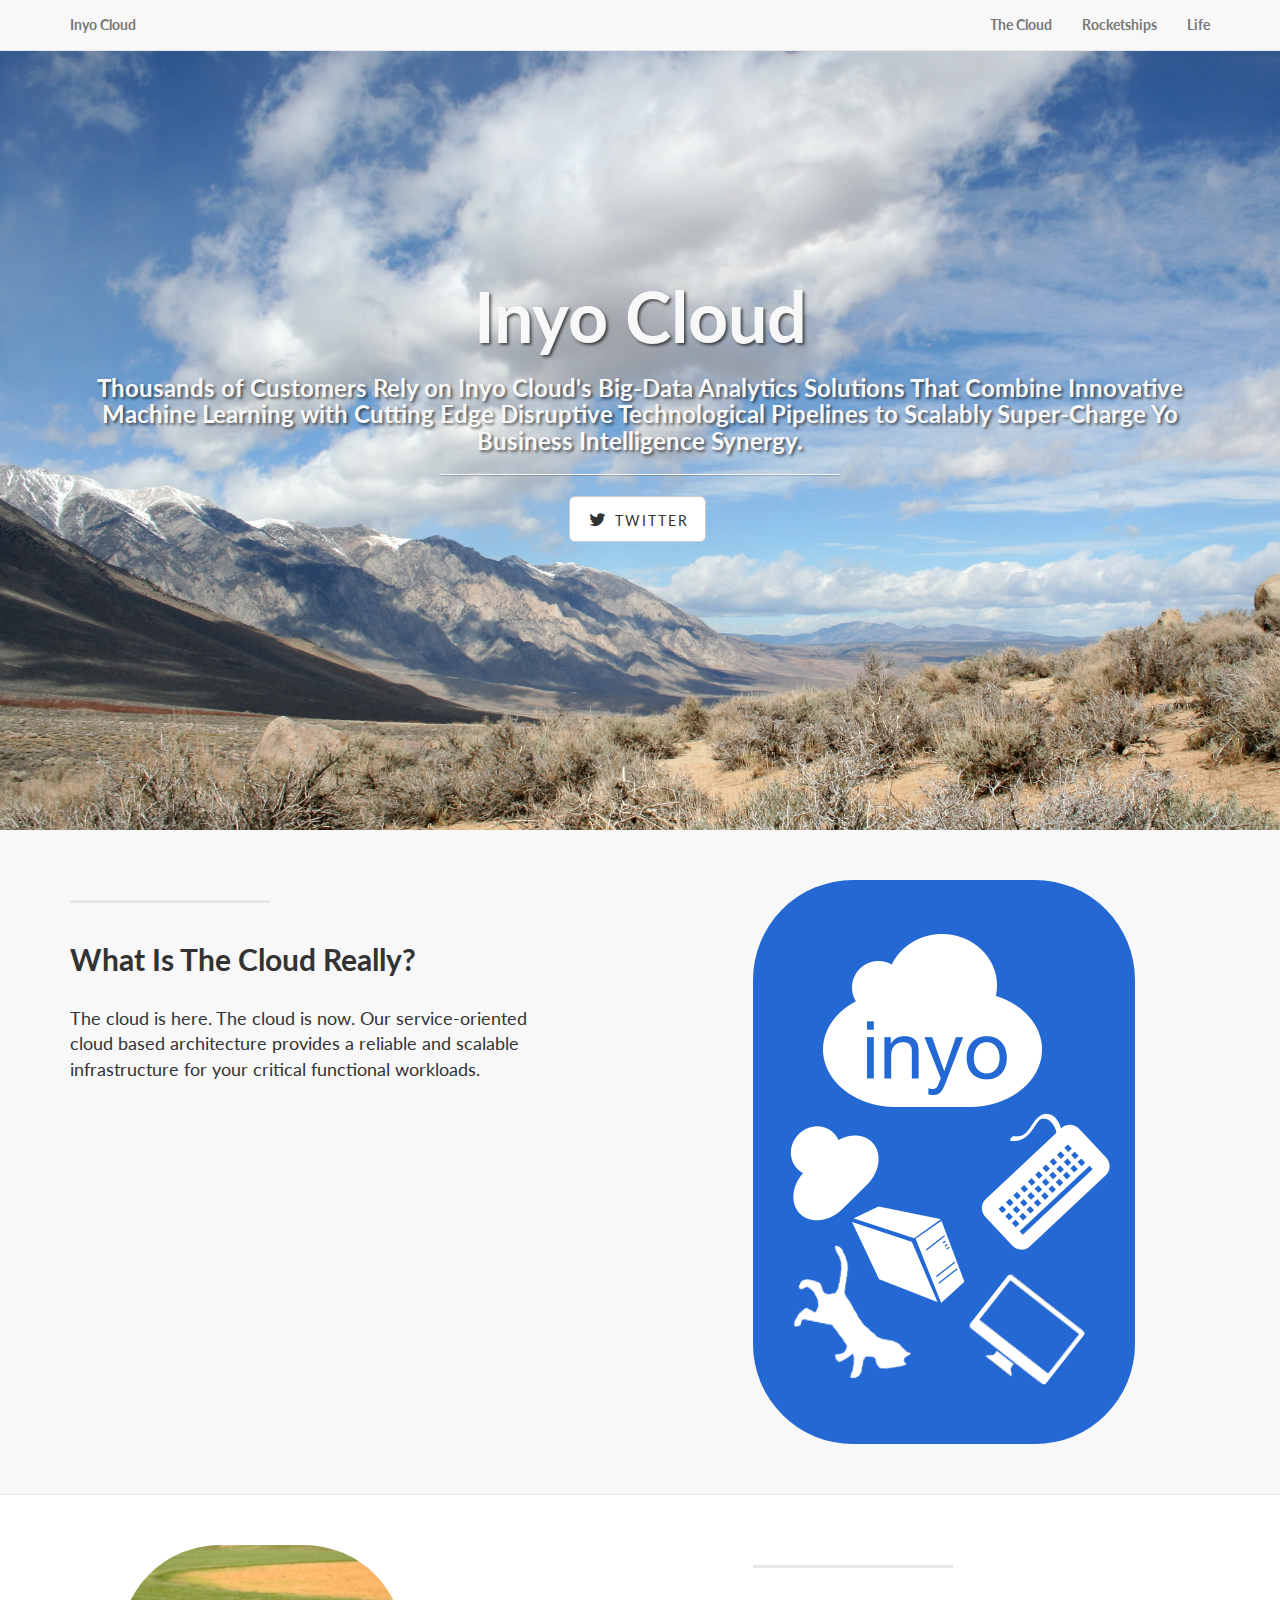
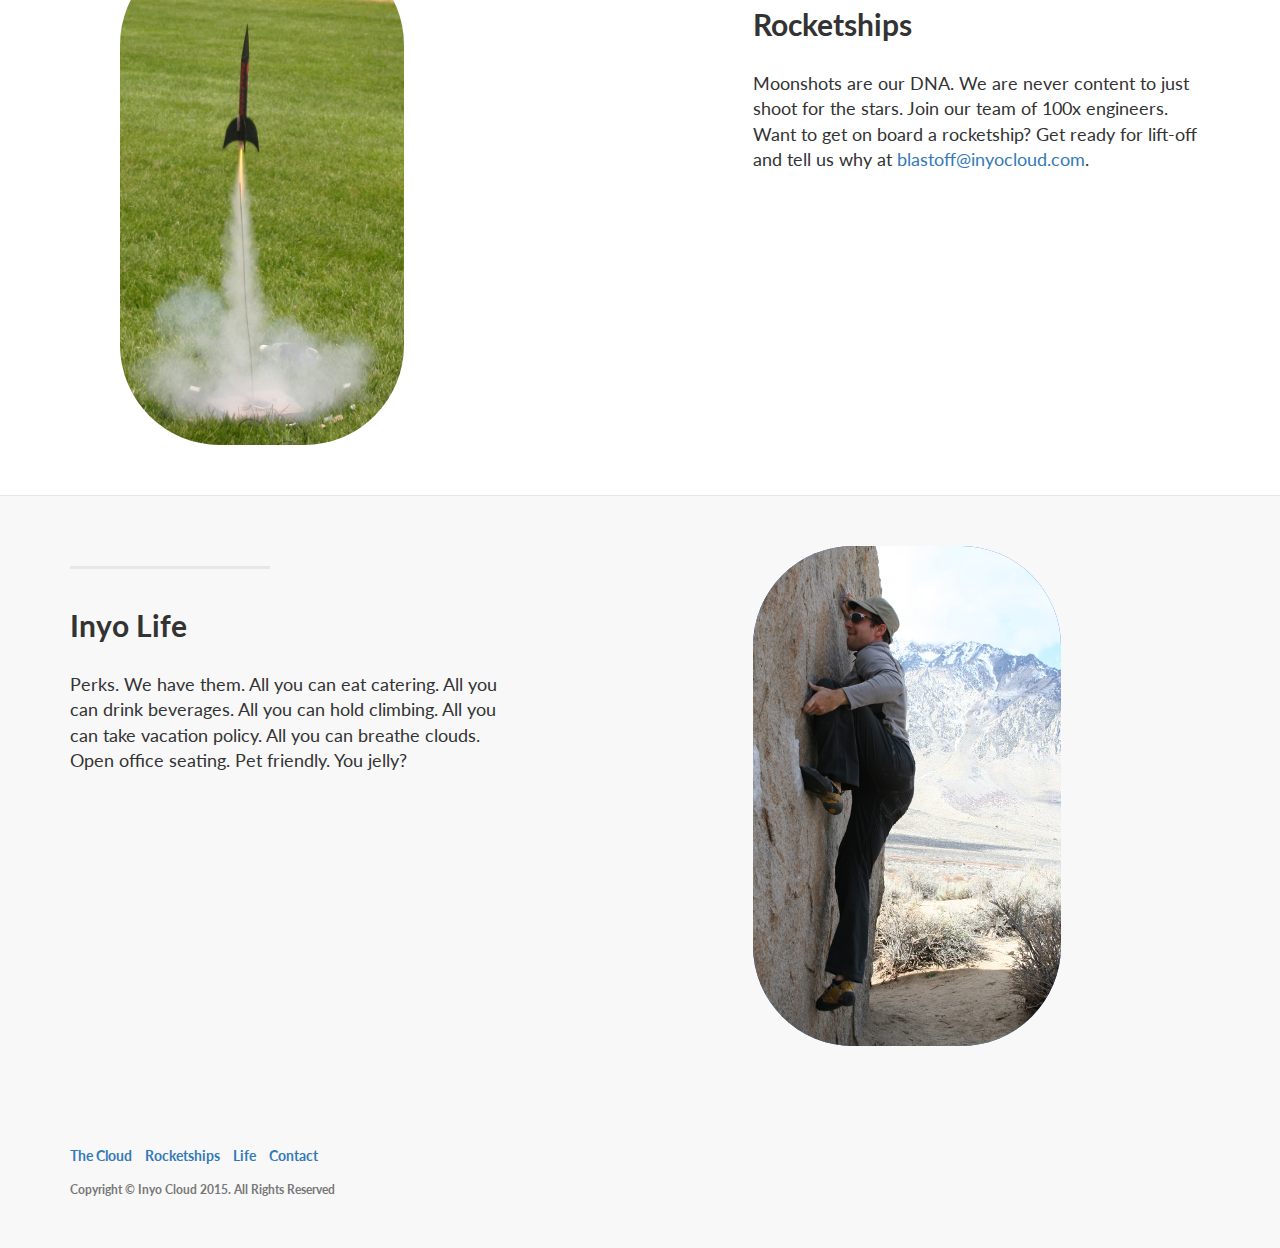
==== index.html @ f8e0130d "Merge branch 'master' of github.com:rcoh/inyo" ====
<!DOCTYPE html>
<html lang="en">

<head>

    <meta charset="utf-8">
    <meta http-equiv="X-UA-Compatible" content="IE=edge">
    <meta name="viewport" content="width=device-width, initial-scale=1">
    <meta name="description" content="">
    <meta name="author" content="">

    <title>Inyo Cloud</title>

    <!-- Bootstrap Core CSS -->
    <link href="css/bootstrap.min.css" rel="stylesheet">

    <!-- Custom CSS -->
    <link href="css/landing-page.css" rel="stylesheet">

    <!-- Custom Fonts -->
    <link href="font-awesome/css/font-awesome.min.css" rel="stylesheet" type="text/css">
    <link href="http://fonts.googleapis.com/css?family=Lato:300,400,700,300italic,400italic,700italic" rel="stylesheet" type="text/css">

    <!-- HTML5 Shim and Respond.js IE8 support of HTML5 elements and media queries -->
    <!-- WARNING: Respond.js doesn't work if you view the page via file:// -->
    <!--[if lt IE 9]>
        <script src="https://oss.maxcdn.com/libs/html5shiv/3.7.0/html5shiv.js"></script>
        <script src="https://oss.maxcdn.com/libs/respond.js/1.4.2/respond.min.js"></script>
    <![endif]-->

</head>

<body>

    <!-- Navigation -->
    <nav class="navbar navbar-default navbar-fixed-top topnav" role="navigation">
        <div class="container topnav">
            <!-- Brand and toggle get grouped for better mobile display -->
            <div class="navbar-header">
                <button type="button" class="navbar-toggle" data-toggle="collapse" data-target="#bs-example-navbar-collapse-1">
                    <span class="sr-only">Toggle navigation</span>
                    <span class="icon-bar"></span>
                    <span class="icon-bar"></span>
                    <span class="icon-bar"></span>
                </button>
                <a class="navbar-brand topnav" href="#">Inyo Cloud</a>
            </div>
            <!-- Collect the nav links, forms, and other content for toggling -->
            <div class="collapse navbar-collapse" id="bs-example-navbar-collapse-1">
                <ul class="nav navbar-nav navbar-right">
                    <li>
                        <a href="#cloud">The Cloud</a>
                    </li>
                    <li>
                        <a href="#rocketships">Rocketships</a>
                    </li>
                    <li>
                        <a href="#life">Life</a>
                    </li>
                </ul>
            </div>
            <!-- /.navbar-collapse -->
        </div>
        <!-- /.container -->
    </nav>


    <!-- Header -->
    <a name="about"></a>
    <div class="intro-header">
        <div class="container">

            <div class="row">
                <div class="col-lg-12">
                    <div class="intro-message">
                        <h1>Inyo Cloud</h1>
                        <h3>Thousands of Customers Rely on Inyo Cloud's Big-Data Analytics Solutions That Combine Innovative Machine Learning with Cutting Edge Disruptive Technological Pipelines to Scalably Super-Charge Yo Business Intelligence Synergy.</h3>
                        <hr class="intro-divider">
                        <ul class="list-inline intro-social-buttons">
                          
                            <li>
                                <a href="https://twitter.com/inyocloud" class="btn btn-default btn-lg"><i class="fa fa-twitter fa-fw"></i> <span class="network-name">Twitter</span></a>
                            </li>
                        </ul>
                    </div>
                </div>
            </div>

        </div>
        <!-- /.container -->

    </div>
    <!-- /.intro-header -->

    <!-- Page Content -->

	<a  name="cloud"></a>
    <div class="content-section-a">

        <div class="container">
            <div class="row">
                <div class="col-lg-5 col-sm-6">
                    <hr class="section-heading-spacer">
                    <div class="clearfix"></div>
                    <h2 class="section-heading">What Is The Cloud Really?</h2>
                    <p class="lead">The cloud is here. The cloud is now. Our service-oriented cloud based architecture provides a reliable and scalable infrastructure for your critical functional workloads.</p>
                </div>
                <div class="col-lg-5 col-lg-offset-2 col-sm-6">
                    <img class="img-responsive inyologo" src="img/inyocloud.png" alt="">
                </div>
            </div>

        </div>
        <!-- /.container -->

    </div>
    <!-- /.content-section-a -->

    <a  name="rocketships"></a>
    <div class="content-section-b">

        <div class="container">

            <div class="row">
                <div class="col-lg-5 col-lg-offset-1 col-sm-push-6  col-sm-6">
                    <hr class="section-heading-spacer">
                    <div class="clearfix"></div>
                    <h2 class="section-heading">Rocketships</h2>
                    <p class="lead">Moonshots are our DNA. We are never content to just shoot for the stars. Join our team of 100x engineers. Want to get on board a rocketship? Get ready for lift-off and tell us why at <a href="mailto:blastoff@inyocloud.com">blastoff@inyocloud.com</a>.</p>
                </div>
                <div class="col-lg-5 col-sm-pull-6  col-sm-6">
                    <img class="img-responsive rocket" src="img/rocket.jpg" alt="">
                </div>
            </div>

        </div>
        <!-- /.container -->

    </div>
    <!-- /.content-section-b -->

    <a  name="life"></a>
    <div class="content-section-a">

        <div class="container">

            <div class="row">
                <div class="col-lg-5 col-sm-6">
                    <hr class="section-heading-spacer">
                    <div class="clearfix"></div>
                    <h2 class="section-heading">Inyo Life</h2>
                    <p class="lead">
                    Perks. We have them. 
                        All you can eat catering.
                        All you can drink beverages.
                        All you can hold climbing.
                        All you can take vacation policy.
                        All you can breathe clouds.
                    
                    Open office seating. Pet friendly. You jelly?
                    </p>
                </div>
                <div class="col-lg-5 col-lg-offset-2 col-sm-6">
                    <img class="img-responsive inyologo" src="img/climbing.jpg" alt="">
                </div>
            </div>

        </div>
        <!-- /.container -->

    </div>

    <!-- /.content-section-a -->
	<a  name="contact"></a>

    <!-- Footer -->
    <footer>
        <div class="container">
            <div class="row">
                <div class="col-lg-12">
                    <ul class="list-inline">
                        <li>
                            <a href="#cloud">The Cloud</a>
                        </li>
                        <li>
                            <a href="#rocketships">Rocketships</a>
                        </li>
                        <li>
                            <a href="#life">Life</a>
                        </li>
                        <li>
                            <a href="#contact">Contact</a>
                        </li>
                    </ul>
                    <p class="copyright text-muted small">Copyright &copy; Inyo Cloud 2015. All Rights Reserved</p>
                </div>
            </div>
        </div>
    </footer>

    <!-- jQuery -->
    <script src="js/jquery.js"></script>

    <!-- Bootstrap Core JavaScript -->
    <script src="js/bootstrap.min.js"></script>

</body>

</html>
---- css/landing-page.css ----
/*!
 * Start Bootstrap - Landing Page Bootstrap Theme (http://startbootstrap.com)
 * Code licensed under the Apache License v2.0.
 * For details, see http://www.apache.org/licenses/LICENSE-2.0.
 */

body,
html {
    width: 100%;
    height: 100%;
}

body,
h1,
h2,
h3,
h4,
h5,
h6 {
    font-family: "Lato","Helvetica Neue",Helvetica,Arial,sans-serif;
    font-weight: 700;
}

.topnav {
    font-size: 14px; 
}

.lead {
    font-size: 18px;
    font-weight: 400;
}

.intro-header {
    padding-top: 50px; /* If you're making other pages, make sure there is 50px of padding to make sure the navbar doesn't overlap content! */
    padding-bottom: 50px;
    text-align: center;
    color: #f8f8f8;
    background: url(../img/intro-bg.jpg) no-repeat center center;
    background-size: cover;
}

.intro-message {
    position: relative;
    padding-top: 20%;
    padding-bottom: 20%;
}

.intro-message > h1 {
    margin: 0;
    text-shadow: 2px 2px 3px rgba(0,0,0,0.6);
    font-size: 5em;
}

.intro-divider {
    width: 400px;
    border-top: 1px solid #f8f8f8;
    border-bottom: 1px solid rgba(0,0,0,0.2);
}

.intro-message > h3 {
    text-shadow: 2px 2px 3px rgba(0,0,0,0.6);
}

@media(max-width:767px) {
    .intro-message {
        padding-bottom: 15%;
    }

    .intro-message > h1 {
        font-size: 3em;
    }

    ul.intro-social-buttons > li {
        display: block;
        margin-bottom: 20px;
        padding: 0;
    }

    ul.intro-social-buttons > li:last-child {
        margin-bottom: 0;
    }

    .intro-divider {
        width: 100%;
    }
}

.network-name {
    text-transform: uppercase;
    font-size: 14px;
    font-weight: 400;
    letter-spacing: 2px;
}

.content-section-a {
    padding: 50px 0;
    background-color: #f8f8f8;
}

.content-section-b {
    padding: 50px 0;
    border-top: 1px solid #e7e7e7;
    border-bottom: 1px solid #e7e7e7;
}

.section-heading {
    margin-bottom: 30px;
}

.section-heading-spacer {
    float: left;
    width: 200px;
    border-top: 3px solid #e7e7e7;
}

.banner {
    padding: 100px 0;
    color: #f8f8f8;
    background: url(../img/banner-bg.jpg) no-repeat center center;
    background-size: cover;
}

.banner h2 {
    margin: 0;
    text-shadow: 2px 2px 3px rgba(0,0,0,0.6);
    font-size: 3em;
}

.banner ul {
    margin-bottom: 0;
}

.banner-social-buttons {
    float: right;
    margin-top: 0;
}

@media(max-width:1199px) {
    ul.banner-social-buttons {
        float: left;
        margin-top: 15px;
    }
}

@media(max-width:767px) {
    .banner h2 {
        margin: 0;
        text-shadow: 2px 2px 3px rgba(0,0,0,0.6);
        font-size: 3em;
    }

    ul.banner-social-buttons > li {
        display: block;
        margin-bottom: 20px;
        padding: 0;
    }

    ul.banner-social-buttons > li:last-child {
        margin-bottom: 0;
    }
}

footer {
    padding: 50px 0;
    background-color: #f8f8f8;
}

p.copyright {
    margin: 15px 0 0;
}

.inyologo {
    background-color: #2368D3;
    border-radius: 100px;

}

.rocket {
    height: 500px;
    border-radius: 100px;
    margin-left: 50px;
}
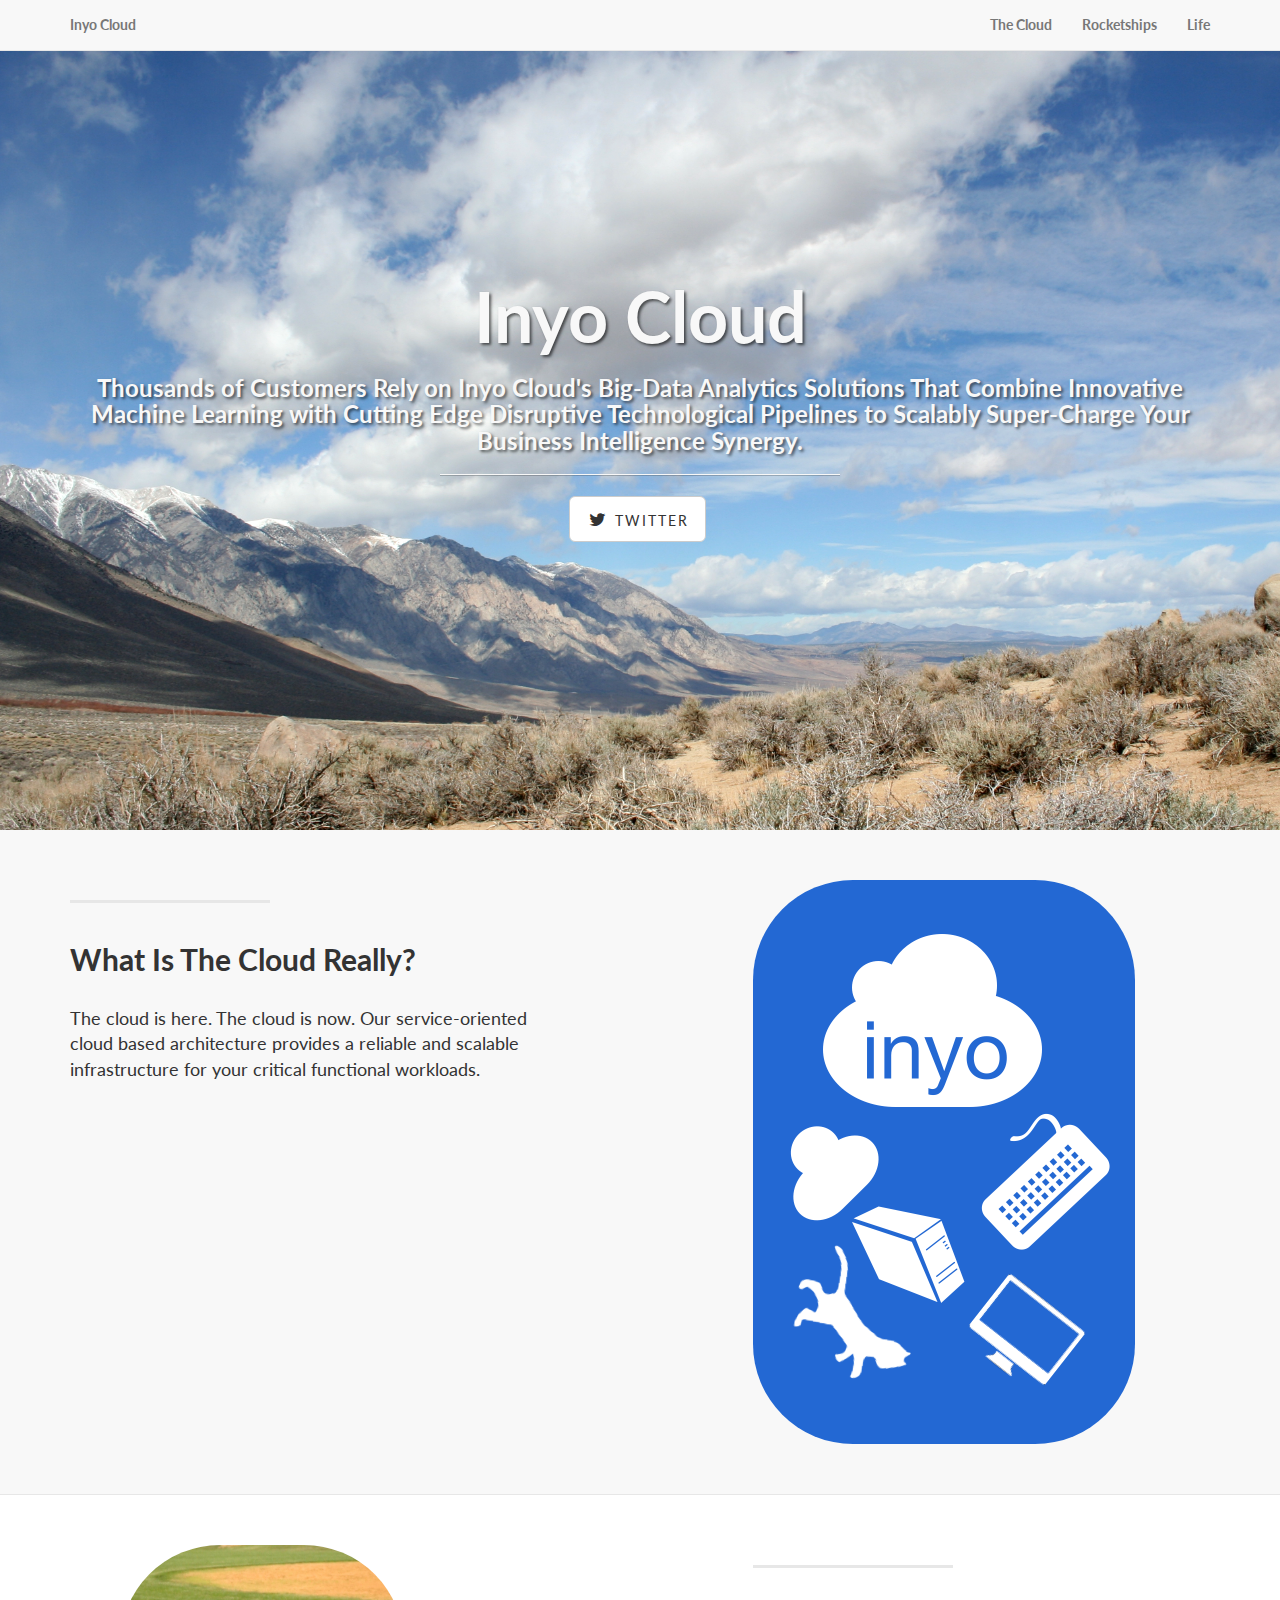
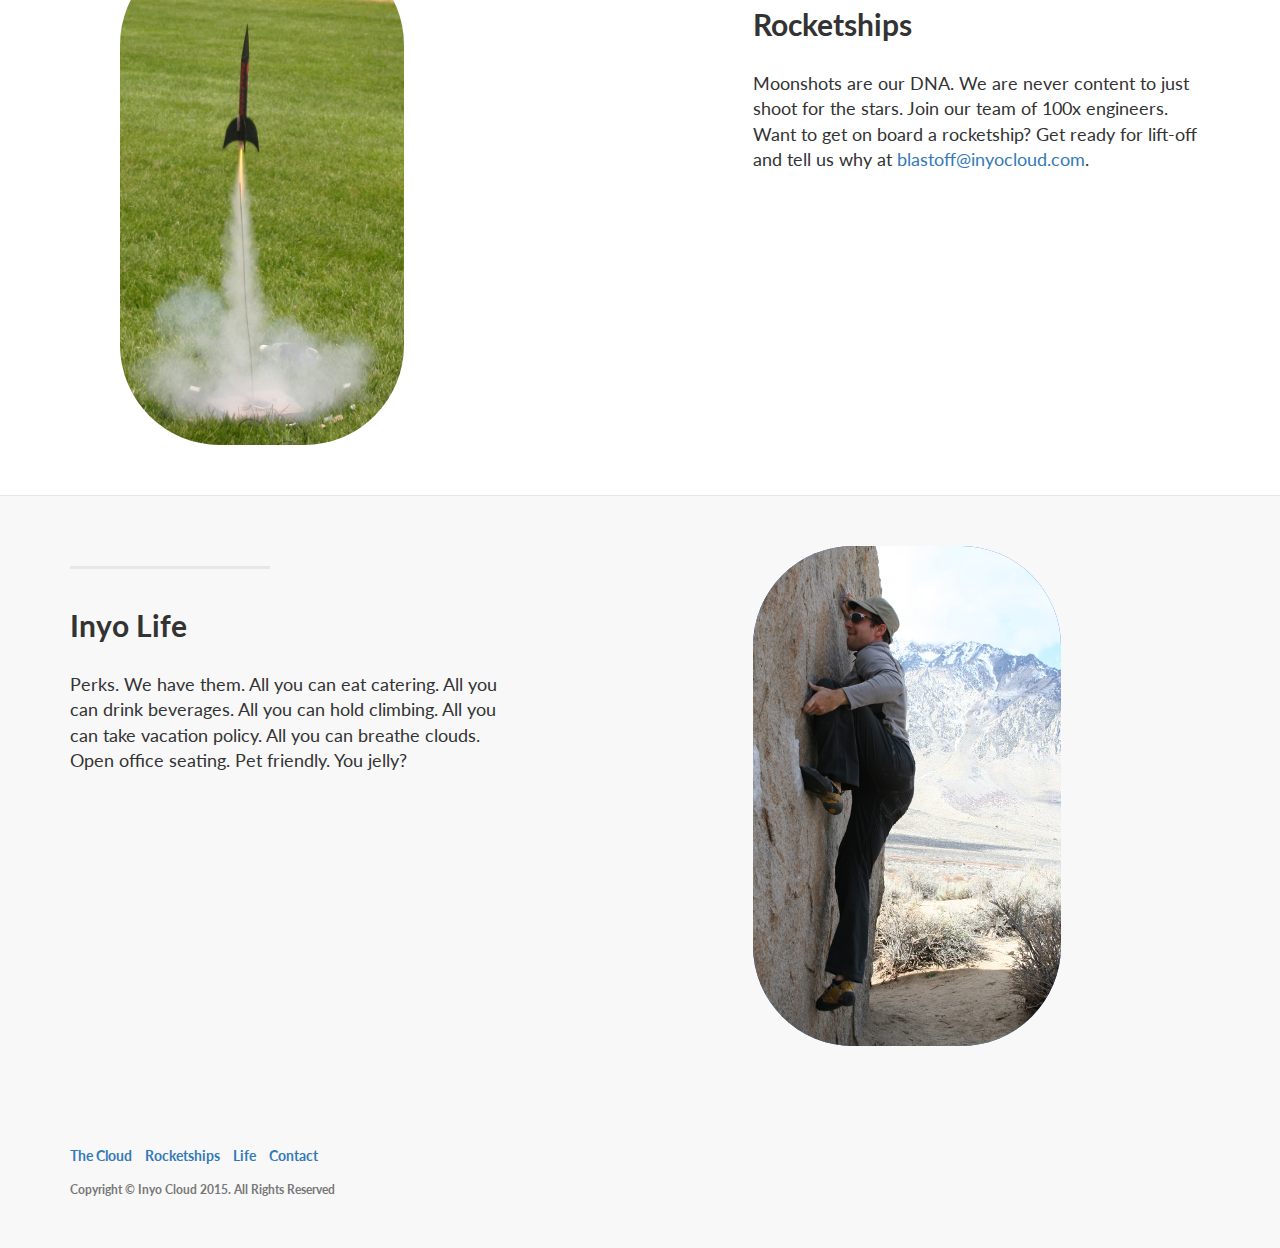
==== commit b21408fd: "Switch to your" ====
--- a/index.html
+++ b/index.html
@@ -74,7 +74,7 @@
                 <div class="col-lg-12">
                     <div class="intro-message">
                         <h1>Inyo Cloud</h1>
-                        <h3>Thousands of Customers Rely on Inyo Cloud's Big-Data Analytics Solutions That Combine Innovative Machine Learning with Cutting Edge Disruptive Technological Pipelines to Scalably Super-Charge Yo Business Intelligence Synergy.</h3>
+                        <h3>Thousands of Customers Rely on Inyo Cloud's Big-Data Analytics Solutions That Combine Innovative Machine Learning with Cutting Edge Disruptive Technological Pipelines to Scalably Super-Charge Your Business Intelligence Synergy.</h3>
                         <hr class="intro-divider">
                         <ul class="list-inline intro-social-buttons">
                           
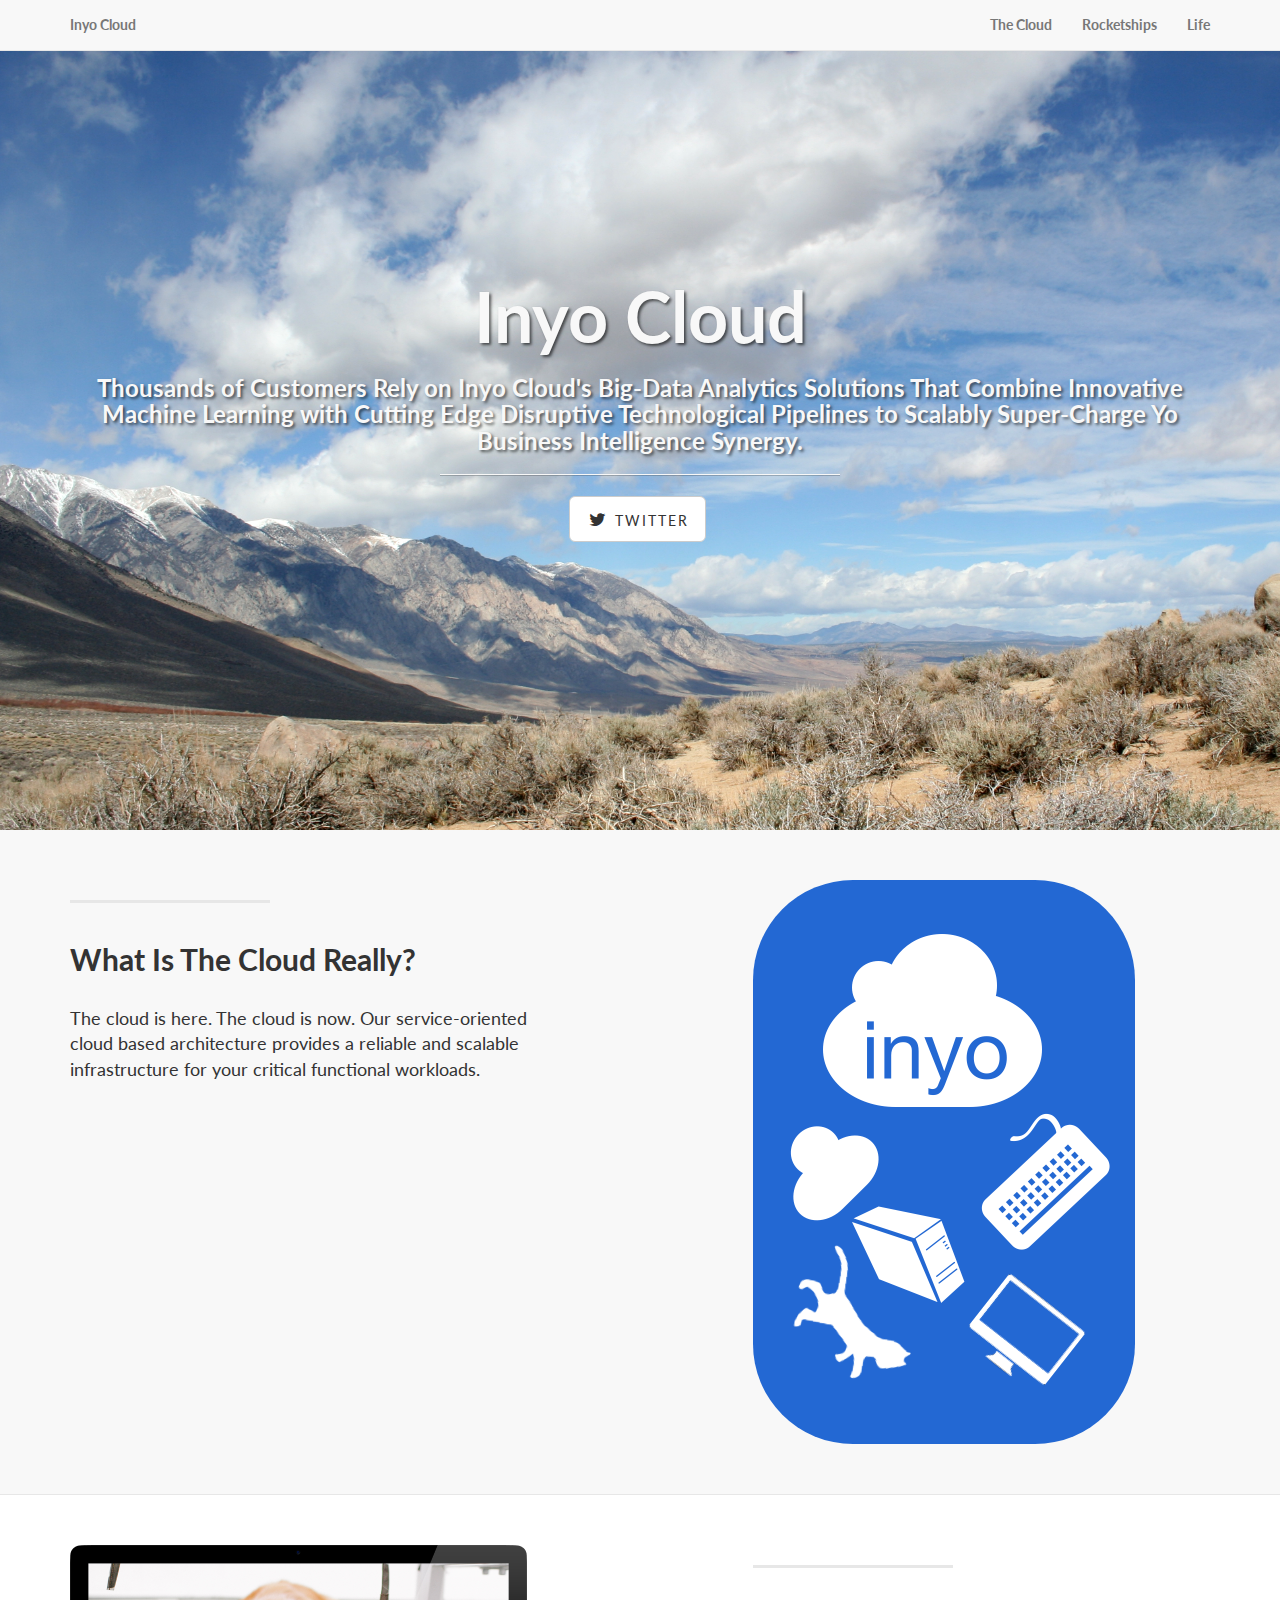
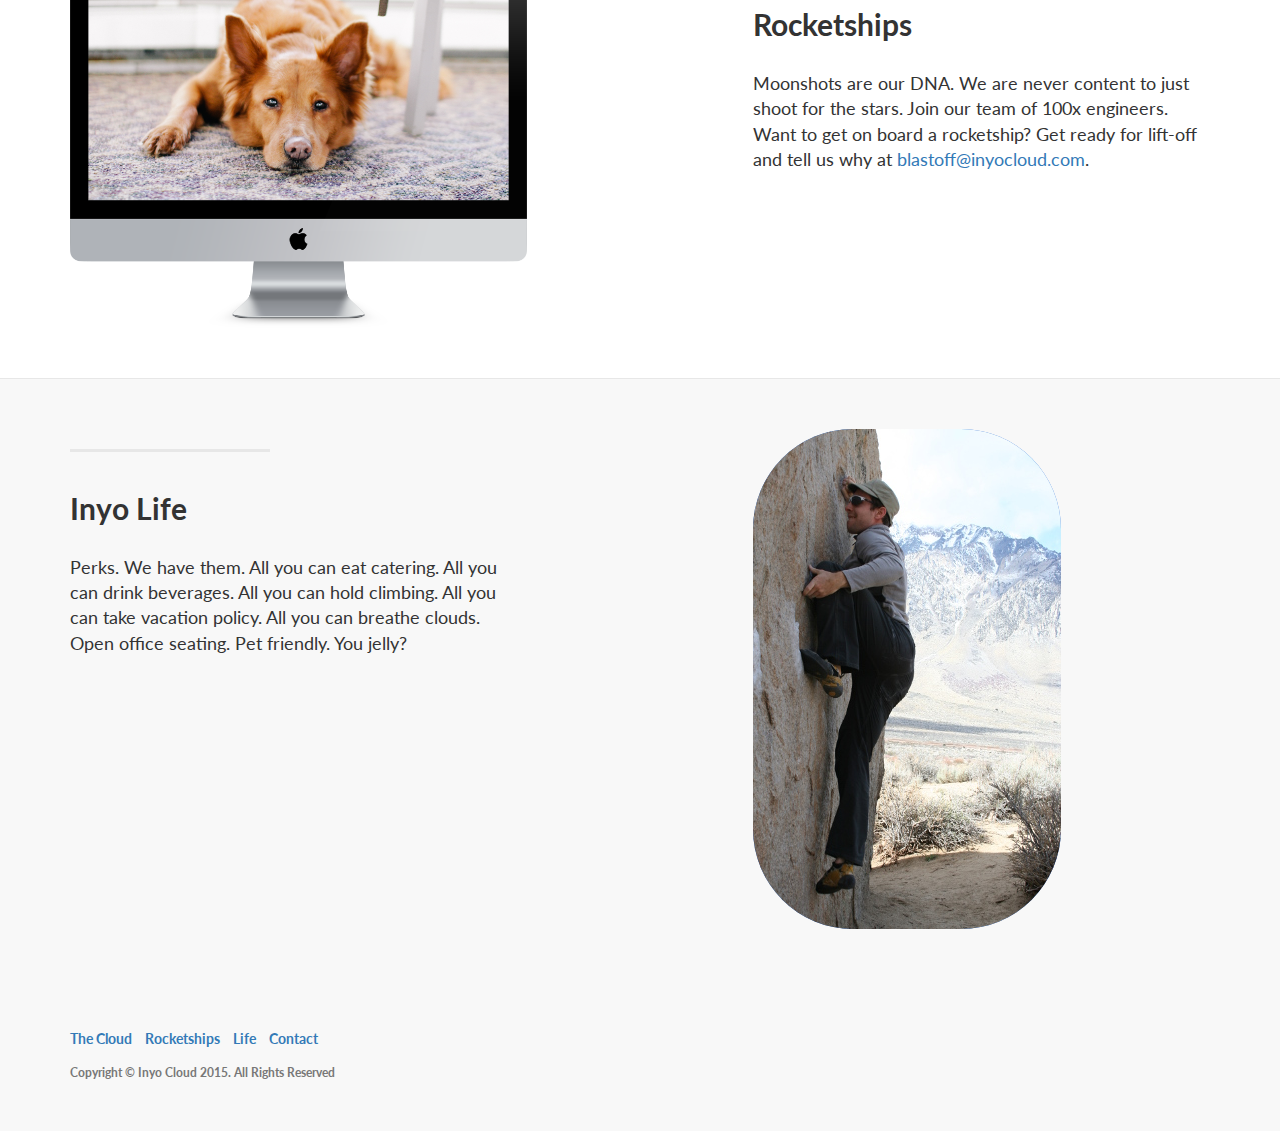
==== commit 6333f241: "Add the all important favicons" ====
--- a/index.html
+++ b/index.html
@@ -28,6 +28,24 @@
         <script src="https://oss.maxcdn.com/libs/respond.js/1.4.2/respond.min.js"></script>
     <![endif]-->
 
+    <!-- Favicons -->
+    <link rel="apple-touch-icon" sizes="57x57" href="/img/icons/apple-icon-57x57.png">
+    <link rel="apple-touch-icon" sizes="60x60" href="/img/icons/apple-icon-60x60.png">
+    <link rel="apple-touch-icon" sizes="72x72" href="/img/icons/apple-icon-72x72.png">
+    <link rel="apple-touch-icon" sizes="76x76" href="/img/icons/apple-icon-76x76.png">
+    <link rel="apple-touch-icon" sizes="114x114" href="/img/icons/apple-icon-114x114.png">
+    <link rel="apple-touch-icon" sizes="120x120" href="/img/icons/apple-icon-120x120.png">
+    <link rel="apple-touch-icon" sizes="144x144" href="/img/icons/apple-icon-144x144.png">
+    <link rel="apple-touch-icon" sizes="152x152" href="/img/icons/apple-icon-152x152.png">
+    <link rel="apple-touch-icon" sizes="180x180" href="/img/icons/apple-icon-180x180.png">
+    <link rel="icon" type="image/png" sizes="192x192"  href="/img/icons/android-icon-192x192.png">
+    <link rel="icon" type="image/png" sizes="32x32" href="/img/icons/favicon-32x32.png">
+    <link rel="icon" type="image/png" sizes="96x96" href="/img/icons/favicon-96x96.png">
+    <link rel="icon" type="image/png" sizes="16x16" href="/img/icons/favicon-16x16.png">
+    <link rel="manifest" href="/img/icons/manifest.json">
+    <meta name="msapplication-TileColor" content="#ffffff">
+    <meta name="msapplication-TileImage" content="/img/icons/ms-icon-144x144.png">
+    <meta name="theme-color" content="#ffffff">
 </head>
 
 <body>
@@ -74,7 +92,7 @@
                 <div class="col-lg-12">
                     <div class="intro-message">
                         <h1>Inyo Cloud</h1>
-                        <h3>Thousands of Customers Rely on Inyo Cloud's Big-Data Analytics Solutions That Combine Innovative Machine Learning with Cutting Edge Disruptive Technological Pipelines to Scalably Super-Charge Your Business Intelligence Synergy.</h3>
+                        <h3>Thousands of Customers Rely on Inyo Cloud's Big-Data Analytics Solutions That Combine Innovative Machine Learning with Cutting Edge Disruptive Technological Pipelines to Scalably Super-Charge Yo Business Intelligence Synergy.</h3>
                         <hr class="intro-divider">
                         <ul class="list-inline intro-social-buttons">
                           
@@ -129,7 +147,7 @@
                     <p class="lead">Moonshots are our DNA. We are never content to just shoot for the stars. Join our team of 100x engineers. Want to get on board a rocketship? Get ready for lift-off and tell us why at <a href="mailto:blastoff@inyocloud.com">blastoff@inyocloud.com</a>.</p>
                 </div>
                 <div class="col-lg-5 col-sm-pull-6  col-sm-6">
-                    <img class="img-responsive rocket" src="img/rocket.jpg" alt="">
+                    <img class="img-responsive" src="img/dog.png" alt="">
                 </div>
             </div>
 
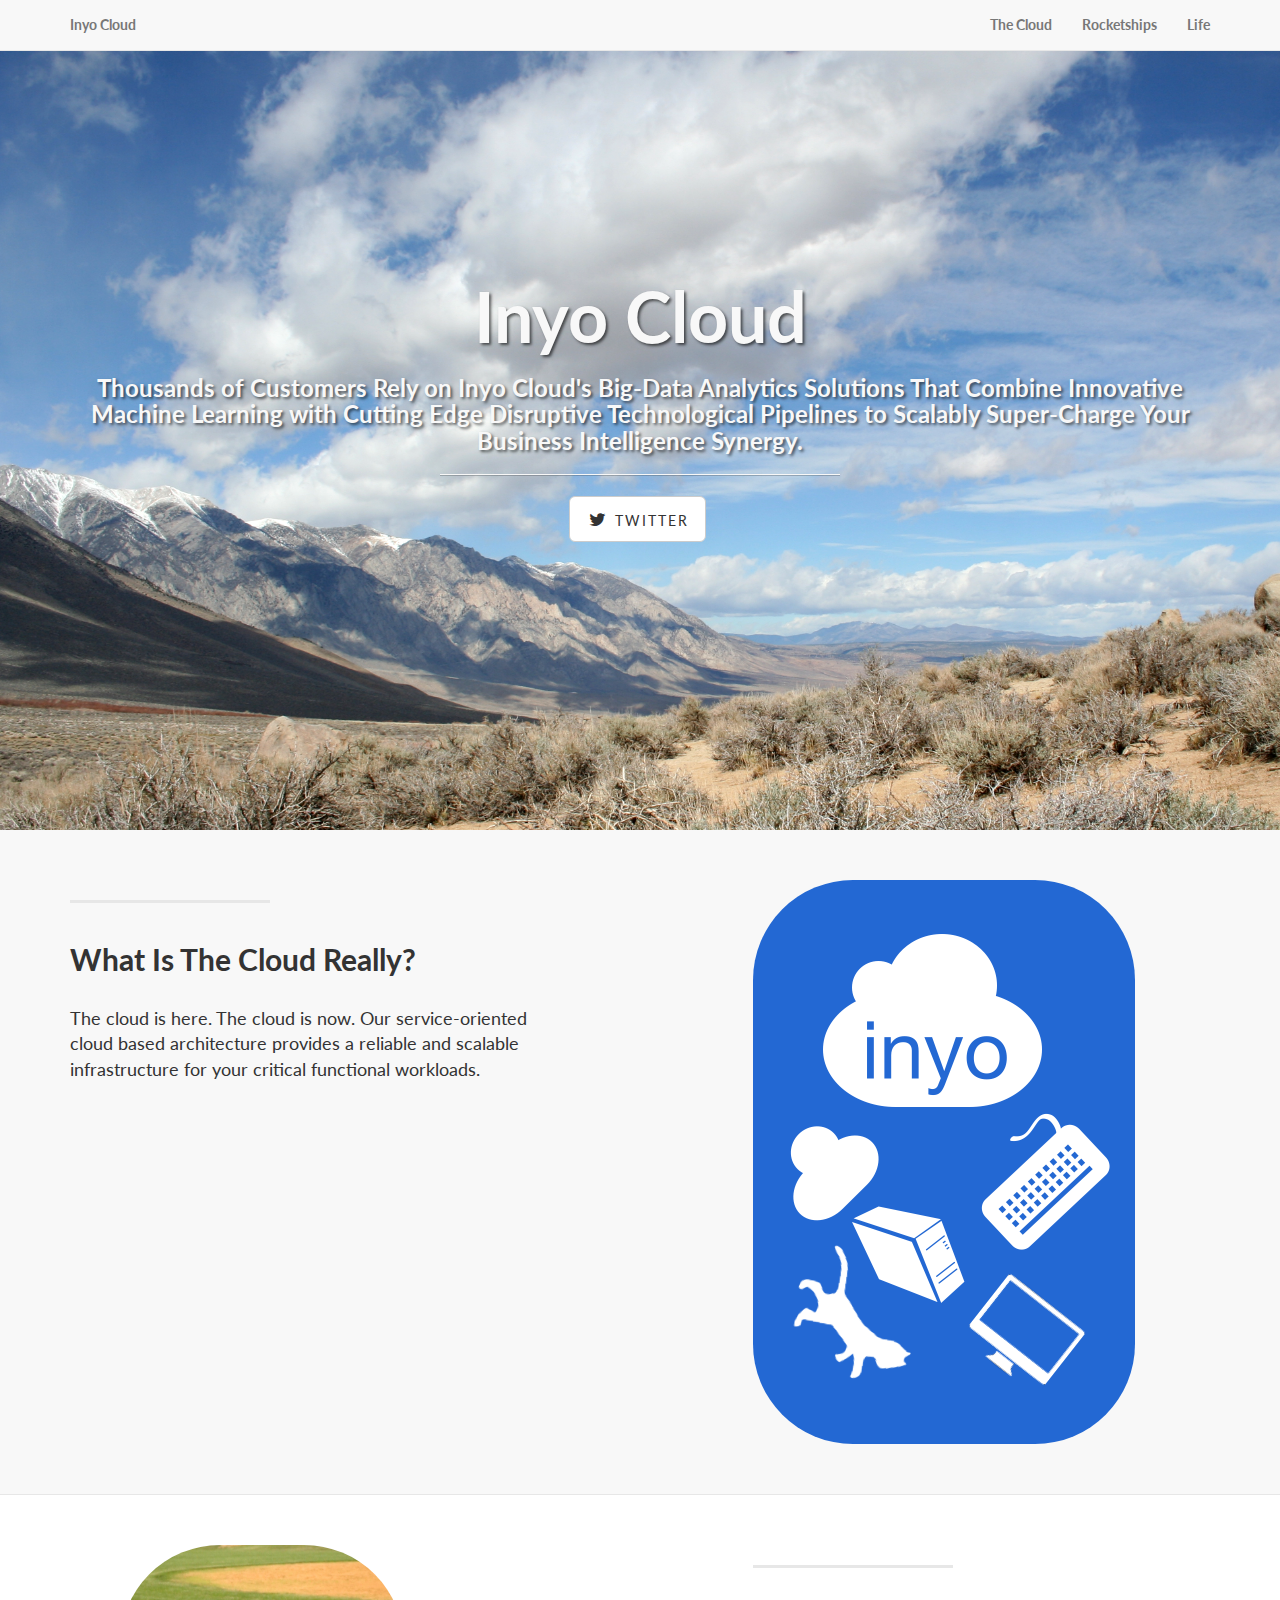
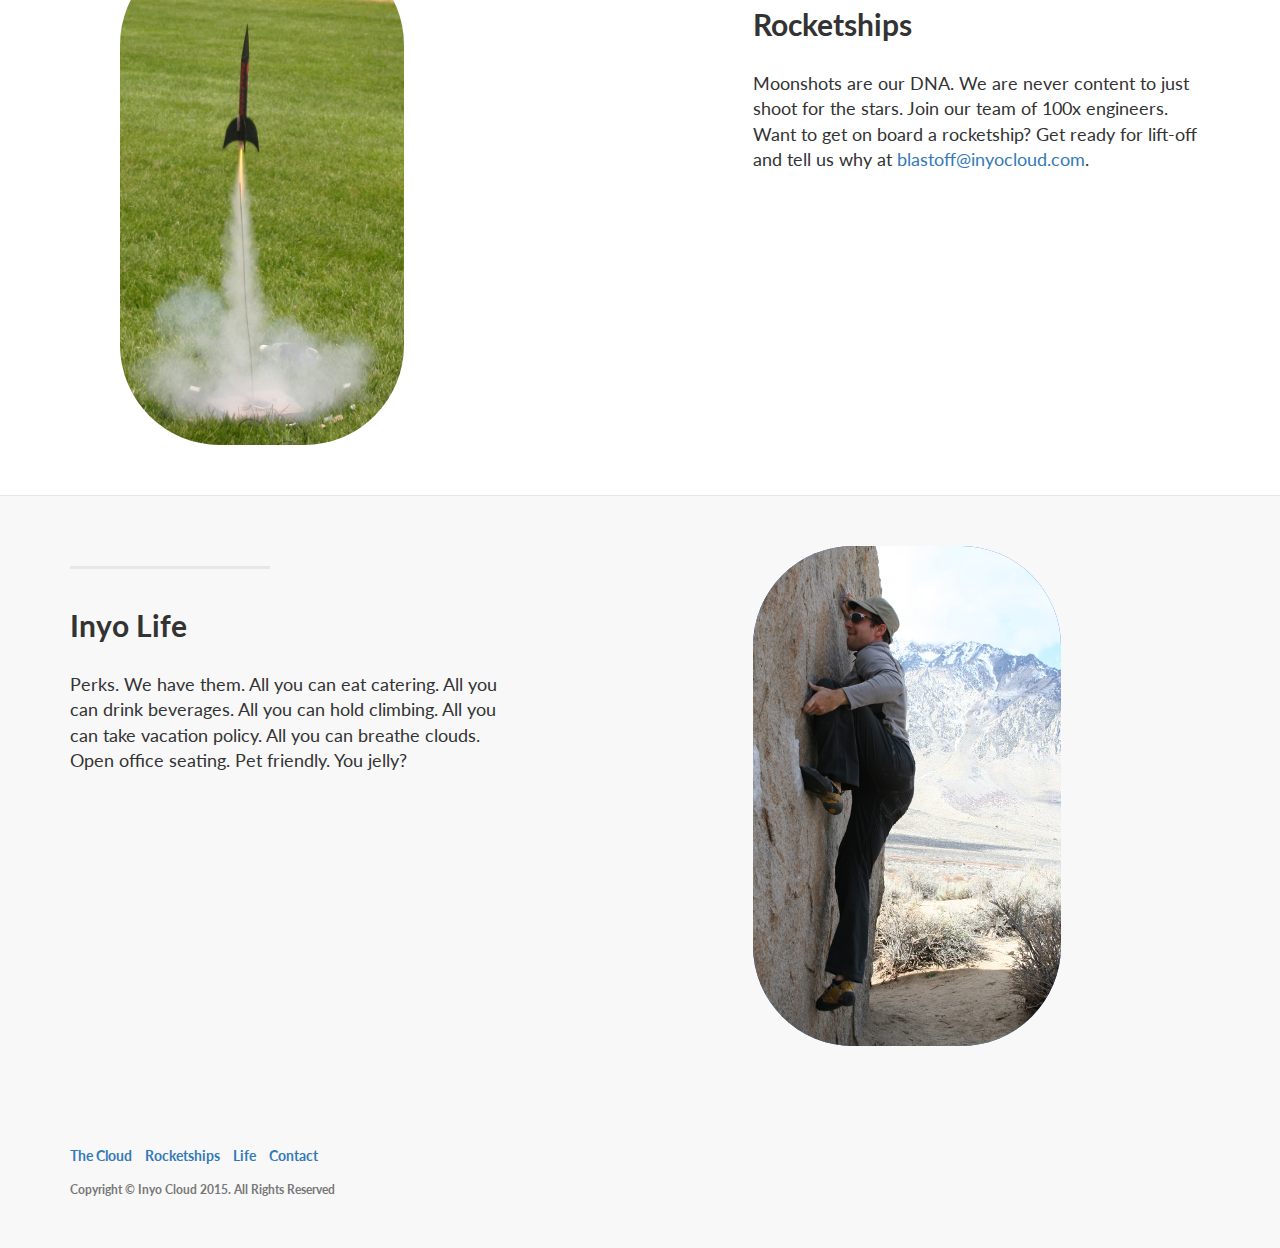
==== commit 922f2783: "Merge branch 'master' of github.com:rcoh/inyo" ====
--- a/index.html
+++ b/index.html
@@ -92,7 +92,7 @@
                 <div class="col-lg-12">
                     <div class="intro-message">
                         <h1>Inyo Cloud</h1>
-                        <h3>Thousands of Customers Rely on Inyo Cloud's Big-Data Analytics Solutions That Combine Innovative Machine Learning with Cutting Edge Disruptive Technological Pipelines to Scalably Super-Charge Yo Business Intelligence Synergy.</h3>
+                        <h3>Thousands of Customers Rely on Inyo Cloud's Big-Data Analytics Solutions That Combine Innovative Machine Learning with Cutting Edge Disruptive Technological Pipelines to Scalably Super-Charge Your Business Intelligence Synergy.</h3>
                         <hr class="intro-divider">
                         <ul class="list-inline intro-social-buttons">
                           
@@ -147,7 +147,7 @@
                     <p class="lead">Moonshots are our DNA. We are never content to just shoot for the stars. Join our team of 100x engineers. Want to get on board a rocketship? Get ready for lift-off and tell us why at <a href="mailto:blastoff@inyocloud.com">blastoff@inyocloud.com</a>.</p>
                 </div>
                 <div class="col-lg-5 col-sm-pull-6  col-sm-6">
-                    <img class="img-responsive" src="img/dog.png" alt="">
+                    <img class="img-responsive rocket" src="img/rocket.jpg" alt="">
                 </div>
             </div>
 
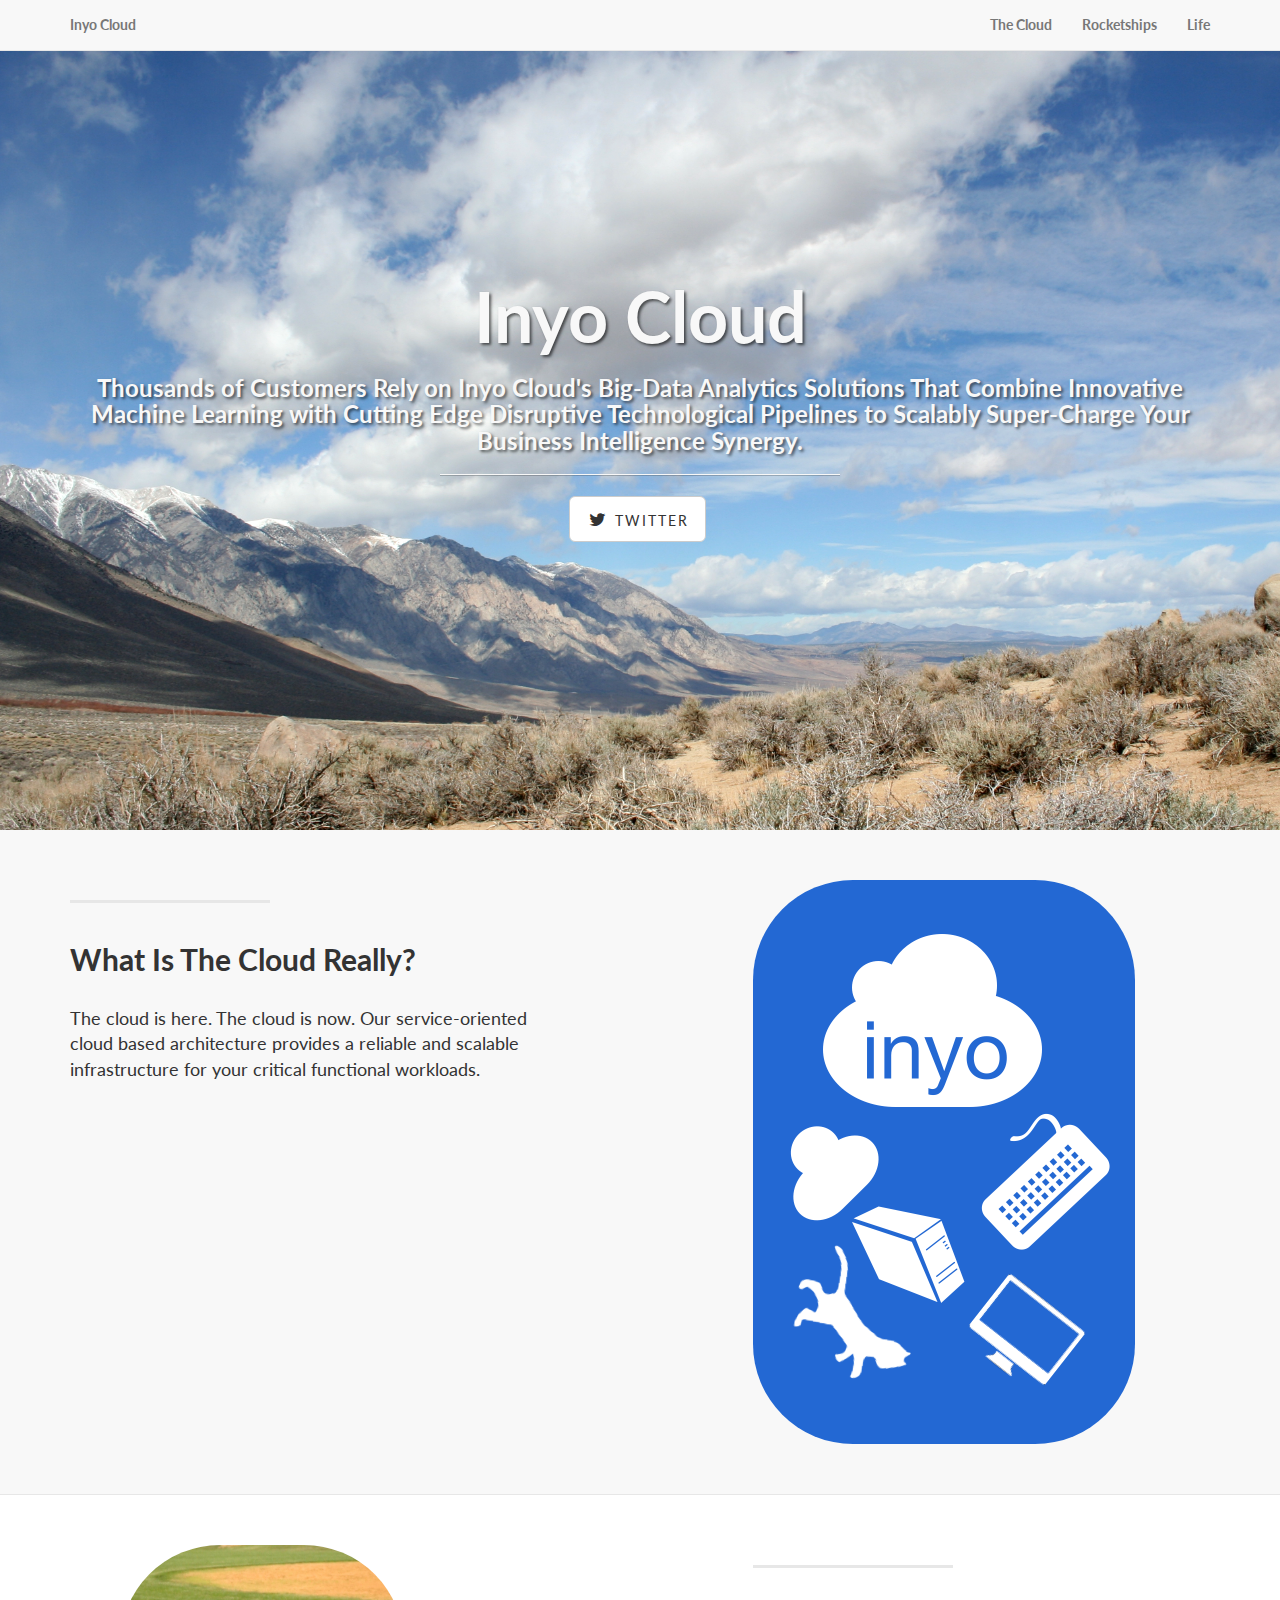
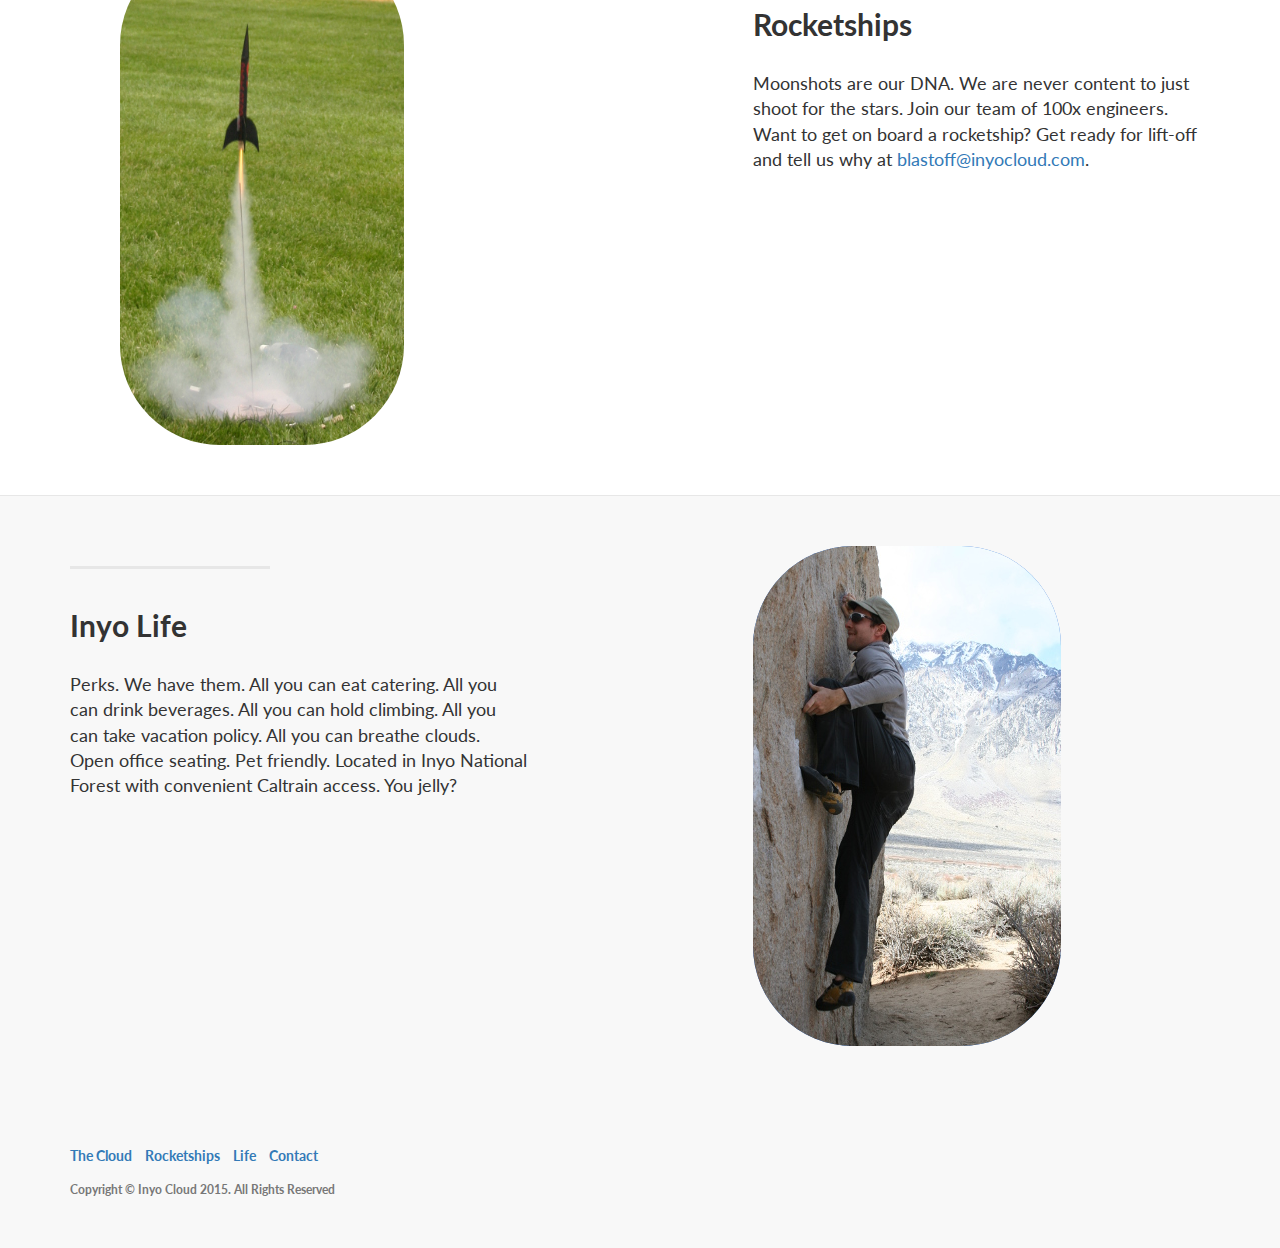
==== commit f1929d36: "add inyo" ====
--- a/index.html
+++ b/index.html
@@ -28,24 +28,6 @@
         <script src="https://oss.maxcdn.com/libs/respond.js/1.4.2/respond.min.js"></script>
     <![endif]-->
 
-    <!-- Favicons -->
-    <link rel="apple-touch-icon" sizes="57x57" href="/img/icons/apple-icon-57x57.png">
-    <link rel="apple-touch-icon" sizes="60x60" href="/img/icons/apple-icon-60x60.png">
-    <link rel="apple-touch-icon" sizes="72x72" href="/img/icons/apple-icon-72x72.png">
-    <link rel="apple-touch-icon" sizes="76x76" href="/img/icons/apple-icon-76x76.png">
-    <link rel="apple-touch-icon" sizes="114x114" href="/img/icons/apple-icon-114x114.png">
-    <link rel="apple-touch-icon" sizes="120x120" href="/img/icons/apple-icon-120x120.png">
-    <link rel="apple-touch-icon" sizes="144x144" href="/img/icons/apple-icon-144x144.png">
-    <link rel="apple-touch-icon" sizes="152x152" href="/img/icons/apple-icon-152x152.png">
-    <link rel="apple-touch-icon" sizes="180x180" href="/img/icons/apple-icon-180x180.png">
-    <link rel="icon" type="image/png" sizes="192x192"  href="/img/icons/android-icon-192x192.png">
-    <link rel="icon" type="image/png" sizes="32x32" href="/img/icons/favicon-32x32.png">
-    <link rel="icon" type="image/png" sizes="96x96" href="/img/icons/favicon-96x96.png">
-    <link rel="icon" type="image/png" sizes="16x16" href="/img/icons/favicon-16x16.png">
-    <link rel="manifest" href="/img/icons/manifest.json">
-    <meta name="msapplication-TileColor" content="#ffffff">
-    <meta name="msapplication-TileImage" content="/img/icons/ms-icon-144x144.png">
-    <meta name="theme-color" content="#ffffff">
 </head>
 
 <body>
@@ -168,6 +150,7 @@
                     <div class="clearfix"></div>
                     <h2 class="section-heading">Inyo Life</h2>
                     <p class="lead">
+                    
                     Perks. We have them. 
                         All you can eat catering.
                         All you can drink beverages.
@@ -175,7 +158,7 @@
                         All you can take vacation policy.
                         All you can breathe clouds.
                     
-                    Open office seating. Pet friendly. You jelly?
+                    Open office seating. Pet friendly. Located in Inyo National Forest with convenient Caltrain access. You jelly?
                     </p>
                 </div>
                 <div class="col-lg-5 col-lg-offset-2 col-sm-6">
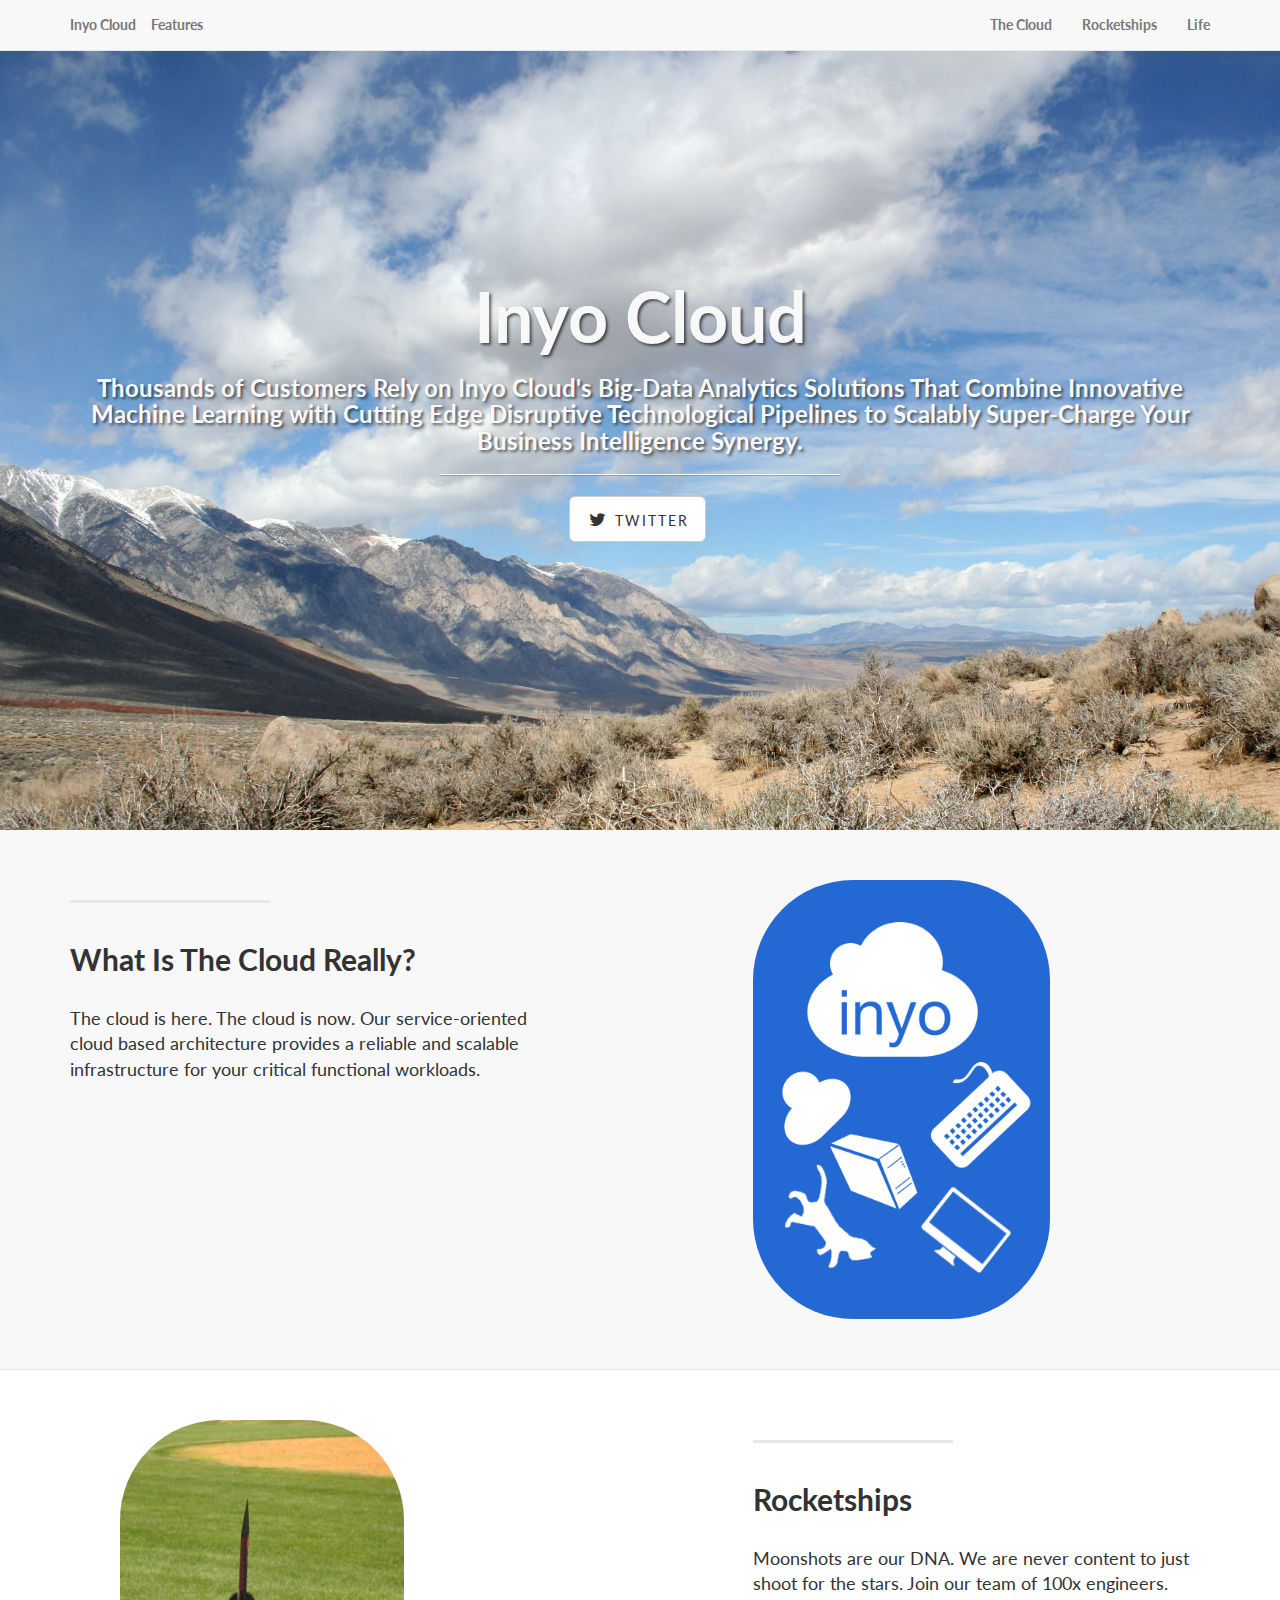
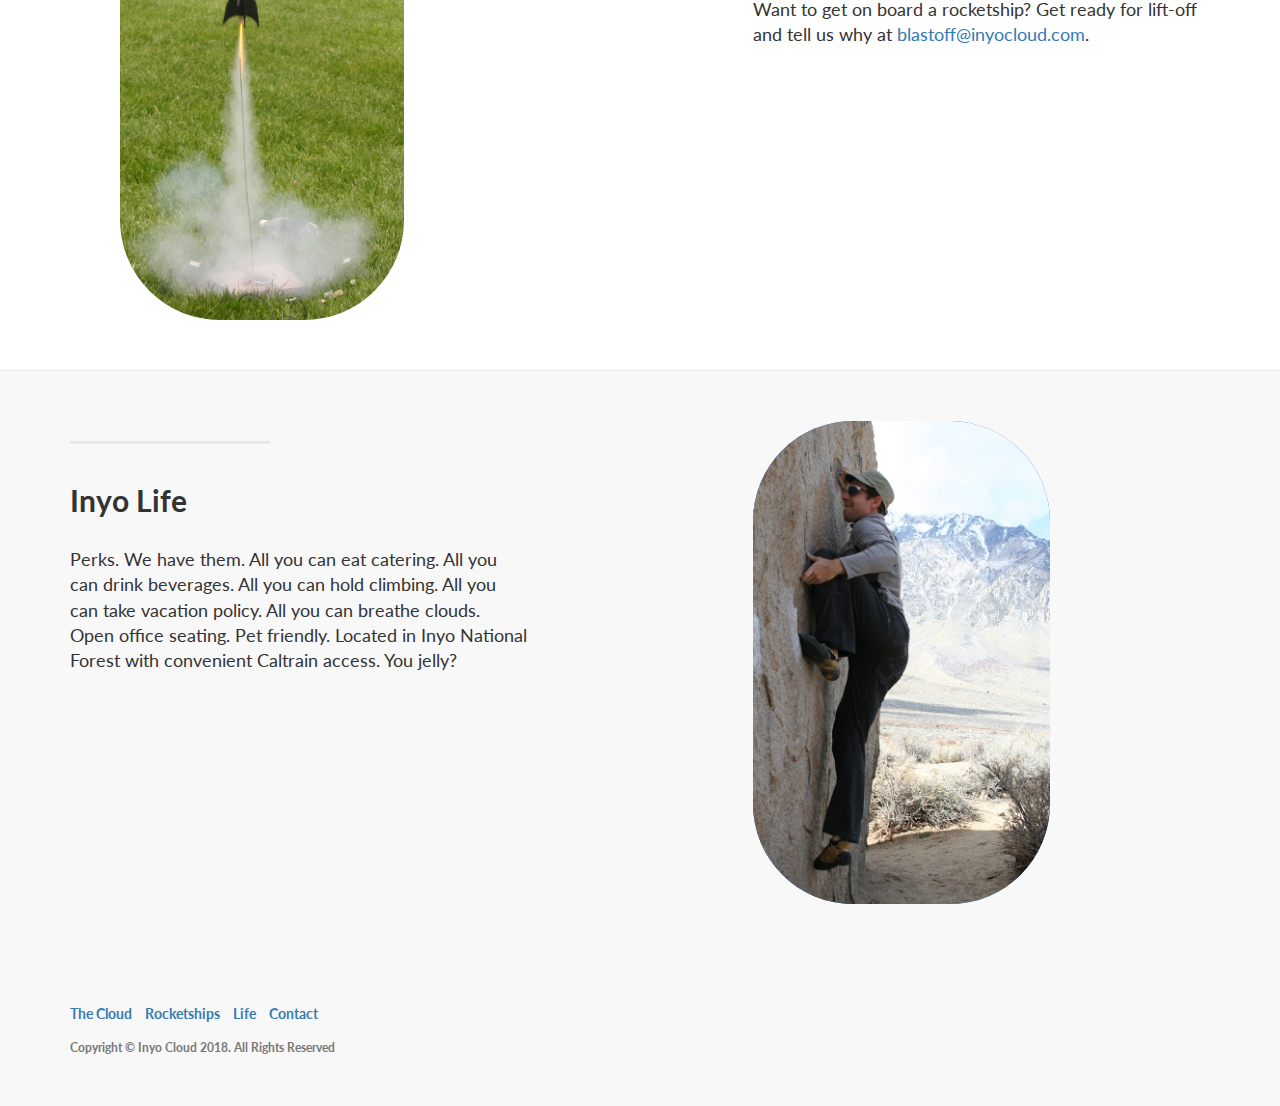
==== commit bdc8c03d: "Update copyright" ====
--- a/index.html
+++ b/index.html
@@ -28,6 +28,24 @@
         <script src="https://oss.maxcdn.com/libs/respond.js/1.4.2/respond.min.js"></script>
     <![endif]-->
 
+    <!-- Favicons -->
+    <link rel="apple-touch-icon" sizes="57x57" href="/img/icons/apple-icon-57x57.png">
+    <link rel="apple-touch-icon" sizes="60x60" href="/img/icons/apple-icon-60x60.png">
+    <link rel="apple-touch-icon" sizes="72x72" href="/img/icons/apple-icon-72x72.png">
+    <link rel="apple-touch-icon" sizes="76x76" href="/img/icons/apple-icon-76x76.png">
+    <link rel="apple-touch-icon" sizes="114x114" href="/img/icons/apple-icon-114x114.png">
+    <link rel="apple-touch-icon" sizes="120x120" href="/img/icons/apple-icon-120x120.png">
+    <link rel="apple-touch-icon" sizes="144x144" href="/img/icons/apple-icon-144x144.png">
+    <link rel="apple-touch-icon" sizes="152x152" href="/img/icons/apple-icon-152x152.png">
+    <link rel="apple-touch-icon" sizes="180x180" href="/img/icons/apple-icon-180x180.png">
+    <link rel="icon" type="image/png" sizes="192x192"  href="/img/icons/android-icon-192x192.png">
+    <link rel="icon" type="image/png" sizes="32x32" href="/img/icons/favicon-32x32.png">
+    <link rel="icon" type="image/png" sizes="96x96" href="/img/icons/favicon-96x96.png">
+    <link rel="icon" type="image/png" sizes="16x16" href="/img/icons/favicon-16x16.png">
+    <link rel="manifest" href="/img/icons/manifest.json">
+    <meta name="msapplication-TileColor" content="#ffffff">
+    <meta name="msapplication-TileImage" content="/img/icons/ms-icon-144x144.png">
+    <meta name="theme-color" content="#ffffff">
 </head>
 
 <body>
@@ -44,6 +62,10 @@
                     <span class="icon-bar"></span>
                 </button>
                 <a class="navbar-brand topnav" href="#">Inyo Cloud</a>
+                <a class="navbar-brand topnav" href="features.html">Features</a>
+
+                        
+                            
             </div>
             <!-- Collect the nav links, forms, and other content for toggling -->
             <div class="collapse navbar-collapse" id="bs-example-navbar-collapse-1">
@@ -81,11 +103,11 @@
                             <li>
                                 <a href="https://twitter.com/inyocloud" class="btn btn-default btn-lg"><i class="fa fa-twitter fa-fw"></i> <span class="network-name">Twitter</span></a>
                             </li>
+    
                         </ul>
                     </div>
                 </div>
             </div>
-
         </div>
         <!-- /.container -->
 
@@ -190,10 +212,10 @@
                             <a href="#life">Life</a>
                         </li>
                         <li>
-                            <a href="#contact">Contact</a>
+                            <a href="https://twitter.com/inyocloud">Contact</a>
                         </li>
                     </ul>
-                    <p class="copyright text-muted small">Copyright &copy; Inyo Cloud 2015. All Rights Reserved</p>
+                    <p class="copyright text-muted small">Copyright &copy; Inyo Cloud 2018. All Rights Reserved</p>
                 </div>
             </div>
         </div>
@@ -204,6 +226,15 @@
 
     <!-- Bootstrap Core JavaScript -->
     <script src="js/bootstrap.min.js"></script>
+    <script>
+      (function(i,s,o,g,r,a,m){i['GoogleAnalyticsObject']=r;i[r]=i[r]||function(){
+      (i[r].q=i[r].q||[]).push(arguments)},i[r].l=1*new Date();a=s.createElement(o),
+      m=s.getElementsByTagName(o)[0];a.async=1;a.src=g;m.parentNode.insertBefore(a,m)
+      })(window,document,'script','//www.google-analytics.com/analytics.js','ga');
+
+      ga('create', 'UA-61563389-1', 'auto');
+      ga('send', 'pageview');
+    </script>
 
 </body>
 
--- a/css/landing-page.css
+++ b/css/landing-page.css
@@ -36,6 +36,15 @@
     text-align: center;
     color: #f8f8f8;
     background: url(../img/intro-bg.jpg) no-repeat center center;
+    background-size: cover;
+}
+
+.intro-header-2 {
+    padding-top: 50px; /* If you're making other pages, make sure there is 50px of padding to make sure the navbar doesn't overlap content! */
+    padding-bottom: 50px;
+    text-align: center;
+    color: #f8f8f8;
+    background: url(../img/rocks.jpg) no-repeat center center;
     background-size: cover;
 }
 
@@ -172,7 +181,7 @@
 .inyologo {
     background-color: #2368D3;
     border-radius: 100px;
-
+    width:65%;
 }
 
 .rocket {
